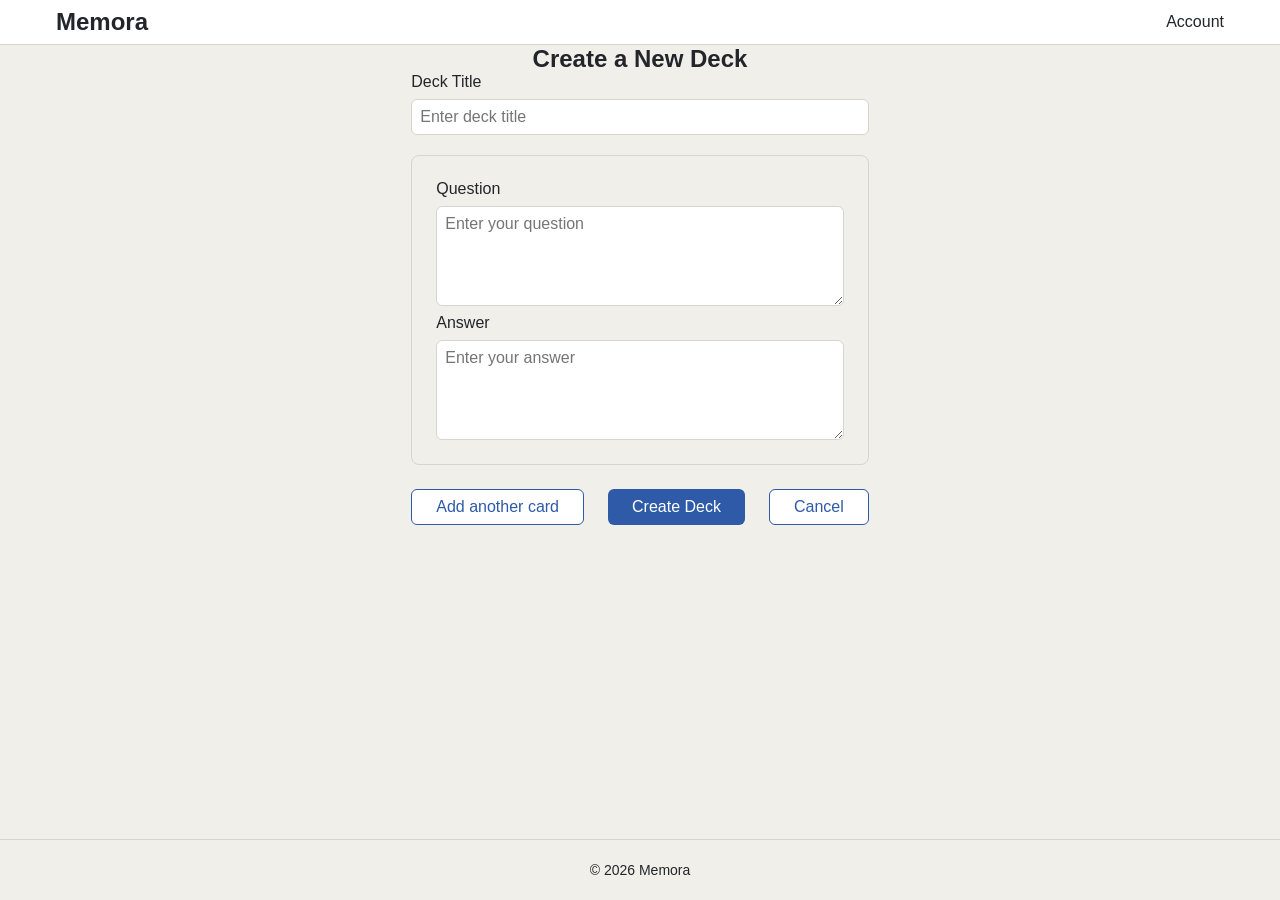
==== create-deck.html @ c34cc32c "Add create deck page" ====
<!DOCTYPE html>
<html lang="en">

<!--head -->
    <head>
        <meta charset="UTF-8">
        <meta name="viewport" content="width=device-width, initial-scale=1.0">
        <title>Memora - Create Deck</title>
        <link rel="stylesheet" href="shared.css">
        <link rel="stylesheet" href="create-deck.css">
        <script src="create-deck.js" defer></script>
    </head>
    
<!--body -->
    <body>
            <header class="nav-bar">
            <a href="index.html" class="nav-bar__logo">Memora</a>
            <a href="#" class="nav-bar__account-link">Account</a>
            </header>

        <main class="page-container">

        <h1 class="create-deck-title">Create a New Deck</h1>
       
<!--forms -->
        <form class="create-deck-form">  
            <div class="form-field">
                <label for="deck-title">Deck Title</label>

                <input 
                type="text" 
                id="deck-title" 
                name="deck-title"
                placeholder="Enter deck title" required> 

            </div>

    <!--the card area -->
    <div id="card-container">
            <div class="card-block">
       
        <!--card question -->
        <div class="form-field">
            <label for="question-1">Question</label>
            <textarea
                id="question-1"
                name="question-1"
                placeholder="Enter your question"
                required
            ></textarea>
        </div>

        <!--card answer -->
        <div class="form-field">
            <label for="answer-1">Answer</label>
            <textarea
                id="answer-1"
                name="answer-1"
                placeholder="Enter your answer"
                required
            ></textarea>
        </div>

    </div>

    <!--buttonss -->
            <div class="button-pair">
                <button type="button" class="btn-secondary" id="add-card">Add another card</button> 
                <button type="submit" class="btn-primary">Create Deck</button>
                <button type="button" class="btn-secondary" id="cancel-deck">Cancel</button> 
            </div>
        </form>
        </main>
    <footer class="footer"><p>© 2026 Memora</p></footer>
    </body>
</html>
---- shared.css ----
/* ==========================================================================
   MEMORA — SHARED STYLESHEET
   Sitewide design system: colors, type, spacing, reset, and reusable
   components. Classes here have no page prefix (e.g. .nav-bar, .btn-primary).
   Page-specific stylesheets (e.g. home.css) layer on top of this file and
   prefix their own classes with the page name (e.g. .home-hero).
   ========================================================================== */


/* --------------------------------------------------------------------------
   1. ROOT VARIABLES
   -------------------------------------------------------------------------- */

:root {
  /* --- Colors --- */
  --primary: #2E5AA8;
  --accent: #D9A441;
  --bg: #F1EFEA;
  --surface: #FFFFFF;
  --text: #22252A;

  /* Derived shades, needed for hover/active/disabled states. Base colors
     above are exact; these are simple darker/lighter steps off them. */
  --primary-hover: #274B8F;   /* primary, one step darker */
  --primary-active: #1F3D73;  /* primary, two steps darker */
  --accent-hover: #C6922F;    /* accent, one step darker */
  --accent-active: #B07F22;   /* accent, two steps darker */

  --tint-blue-faint: #E4EBF6;   /* faint blue tint, secondary button hover */
  --tint-blue-deeper: #C9D7EE;  /* deeper blue tint, secondary button active */

  --border-grey: #D8D5CF;       /* thin border, cards / form fields */
  --border-grey-dark: #ABA8A2;  /* form field border on hover */

  --disabled-bg: #CBCBCB;
  --disabled-text: #8A8A8A;
  --disabled-border: #B0B0B0;

  /* --- Type scale --- */
  --font-size-heading: 24px;
  --font-weight-heading: 700;

  --font-size-body: 16px;
  --font-weight-body: 400;

  --font-size-small: 14px;
  --font-weight-small: 400;

  --font-family: -apple-system, BlinkMacSystemFont, "Segoe UI", Roboto,
    Helvetica, Arial, sans-serif;

  /* --- Spacing, base unit 8px --- */
  --space-unit: 8px;
  --space-tight: 8px;      /* 1x, between closely related items */
  --space-standard: 24px;  /* 3x, between sections or blocks */

  /* Page edge padding: smaller below 768px, larger at 768px and up. */
  --space-edge-mobile: 20px;
  --space-edge-desktop: 56px;

  /* Content width cap: keeps page content from stretching edge to edge on
     wide screens. .page-container centers within this at 768px and up. */
  --content-max-width: 1200px;

  /* Corner radius */
  --radius-sm: 6px;  /* buttons, tabs, form fields */
  --radius-md: 8px;  /* cards, the flashcard, the card block */

  /* --- Motion --- */
  --transition-fast: 0.15s ease;
}


/* --------------------------------------------------------------------------
   2. BASE / RESET
   -------------------------------------------------------------------------- */

* {
  box-sizing: border-box;
}

html {
  height: 100%;
}

body {
  margin: 0;
  min-height: 100%;
  display: flex;
  flex-direction: column;
  background: var(--bg);
  color: var(--text);
  font-family: var(--font-family);
  font-size: var(--font-size-body);
  font-weight: var(--font-weight-body);
}

h1, h2, .heading {
  font-size: var(--font-size-heading);
  font-weight: var(--font-weight-heading);
  color: var(--text);
  margin: 0;
}

small, .text-small {
  font-size: var(--font-size-small);
  font-weight: var(--font-weight-small);
}

img {
  max-width: 100%;
  height: auto;
}

/* Visible focus ring, kept on every element. Never remove this. */
:focus-visible {
  outline: 2px solid var(--primary);
  outline-offset: 2px;
}

/* Respect "reduce motion" OS setting: every transition/animation on the
   site collapses to effectively instant instead of forcing motion on
   people who've asked their device not to. */
@media (prefers-reduced-motion: reduce) {
  *, *::before, *::after {
    animation-duration: 0.01ms !important;
    animation-iteration-count: 1 !important;
    transition-duration: 0.01ms !important;
  }
}


/* --------------------------------------------------------------------------
   3. PAGE CONTAINER (edge padding)
   -------------------------------------------------------------------------- */

.page-container {
  flex: 1 0 auto;
  padding-left: var(--space-edge-mobile);
  padding-right: var(--space-edge-mobile);
}


/* --------------------------------------------------------------------------
   4. COMPONENTS
   -------------------------------------------------------------------------- */

/* --- Nav bar --- */
/* Logged out: Home, Log In / Sign Up — logo only.
   Logged in: My Decks, Create Deck, Study Mode — logo + account link. */
.nav-bar {
  display: flex;
  align-items: center;
  justify-content: space-between;
  background: var(--surface);
  border-bottom: 1px solid var(--border-grey);
  padding: var(--space-tight) var(--space-edge-mobile);
}

.nav-bar__logo {
  font-size: var(--font-size-heading);
  font-weight: var(--font-weight-heading);
  color: var(--text);
  text-decoration: none;
  transition: color var(--transition-fast);
}

.nav-bar__logo:hover {
  color: var(--primary);
}

.nav-bar__logo:active {
  color: var(--primary-active);
}

.nav-bar__account-link {
  font-size: var(--font-size-body);
  font-weight: var(--font-weight-body);
  color: var(--text);
  text-decoration: none;
  transition: color var(--transition-fast);
}

.nav-bar__account-link:hover {
  color: var(--primary);
}

.nav-bar__account-link:active {
  color: var(--primary-active);
}
/* No disabled state: logged-out pages simply omit the account link. */


/* --- Primary button --- */
/* Home (Sign Up), Log In / Sign Up (Log In submit), Create Deck (Save deck) */
.btn-primary {
  display: inline-block;
  background: var(--primary);
  color: #FFFFFF;
  border: none;
  border-radius: var(--radius-sm);
  font-size: var(--font-size-body);
  font-weight: var(--font-weight-body);
  font-family: var(--font-family);
  padding: var(--space-tight) var(--space-standard);
  cursor: pointer;
  text-decoration: none;
  text-align: center;
  transition: background-color var(--transition-fast);
}

.btn-primary:hover {
  background: var(--primary-hover);
}

.btn-primary:active {
  background: var(--primary-active);
}

.btn-primary:disabled {
  background: var(--disabled-bg);
  color: var(--disabled-text);
  cursor: not-allowed;
}


/* --- Secondary button, text only --- */
/* Home (Log In), Create Deck (Add another card), Study Mode (Back to My
   Decks), Log In / Sign Up (Back to Home) */
.btn-secondary {
  display: inline-block;
  background: var(--surface);
  color: var(--primary);
  border: 1px solid var(--primary);
  border-radius: var(--radius-sm);
  font-size: var(--font-size-body);
  font-weight: var(--font-weight-body);
  font-family: var(--font-family);
  padding: var(--space-tight) var(--space-standard);
  cursor: pointer;
  text-decoration: none;
  text-align: center;
  transition: background-color var(--transition-fast);
}

.btn-secondary:hover {
  background: var(--tint-blue-faint);
}

.btn-secondary:active {
  background: var(--tint-blue-deeper);
}

.btn-secondary:disabled {
  border-color: var(--disabled-border);
  color: var(--disabled-text);
  cursor: not-allowed;
}

/* --- Secondary button, icon plus text --- */
/* Study Mode: Mark Reviewed, Mark Not Yet Reviewed, Previous card, Next card */
.btn-secondary-icon {
  display: inline-flex;
  align-items: center;
  gap: var(--space-tight);
  background: var(--surface);
  color: var(--primary);
  border: 1px solid var(--primary);
  border-radius: var(--radius-sm);
  font-size: var(--font-size-body);
  font-weight: var(--font-weight-body);
  font-family: var(--font-family);
  padding: var(--space-tight) var(--space-standard);
  cursor: pointer;
  transition: background-color var(--transition-fast);
}

.btn-secondary-icon svg,
.btn-secondary-icon img {
  width: 16px;
  height: 16px;
}

.btn-secondary-icon:hover {
  background: var(--tint-blue-faint);
}

.btn-secondary-icon:active {
  background: var(--tint-blue-deeper);
}

.btn-secondary-icon:disabled {
  border-color: var(--disabled-border);
  color: var(--disabled-text);
  cursor: not-allowed;
}


/* --- Accent button --- */
/* My Decks (Create new deck) only. One accent button, sitewide. */
.btn-accent {
  display: inline-block;
  background: var(--accent);
  color: var(--text);
  border: none;
  border-radius: var(--radius-sm);
  font-size: var(--font-size-body);
  font-weight: var(--font-weight-body);
  font-family: var(--font-family);
  padding: var(--space-tight) var(--space-standard);
  cursor: pointer;
  text-decoration: none;
  text-align: center;
  transition: background-color var(--transition-fast);
}

.btn-accent:hover {
  background: var(--accent-hover);
}

.btn-accent:active {
  background: var(--accent-active);
}
/* No disabled state: not expected in current wireframes. */


/* --- Tab switcher --- */
/* Log In / Sign Up page. Stays side by side at every screen size. */
.tab-switcher {
  display: flex;
  gap: var(--space-tight);
}

.tab {
  padding: var(--space-tight) var(--space-standard);
  border: 1px solid var(--primary);
  border-radius: var(--radius-sm);
  background: var(--surface);
  color: var(--primary);
  font-size: var(--font-size-body);
  font-weight: var(--font-weight-body);
  font-family: var(--font-family);
  cursor: pointer;
  transition: background-color var(--transition-fast);
}

.tab:hover {
  background: var(--tint-blue-faint);
}

/* Selected tab: filled dark, white text (this is the "active" result of
   clicking a tab). */
.tab.is-selected {
  background: var(--text);
  border-color: var(--text);
  color: #FFFFFF;
}
/* Not applicable: no disabled state for tabs. */


/* --- Deck card --- */
/* My Decks page. Whole box is clickable. */
.deck-card {
  display: block;
  background: var(--surface);
  border: 1px solid var(--border-grey);
  border-radius: var(--radius-md);
  padding: var(--space-standard);
  cursor: pointer;
  box-shadow: none;
  text-decoration: none;
  color: inherit;
  transition: box-shadow var(--transition-fast);
}

.deck-card:hover {
  box-shadow: 0 2px 8px rgba(0, 0, 0, 0.12);
}

.deck-card:active {
  box-shadow: 0 1px 3px rgba(0, 0, 0, 0.08);
}

.deck-card__title {
  font-size: var(--font-size-body);
  font-weight: var(--font-weight-body);
  color: var(--text);
}

.deck-card__progress {
  font-size: var(--font-size-small);
  font-weight: var(--font-weight-small);
  color: var(--text);
}
/* Not used: every deck shown is clickable, so no disabled state. */


/* --- Flashcard --- */
/* Study Mode. Tap or click to flip between question and answer. */
.flashcard {
  position: relative;
  display: block;
  background: var(--surface);
  border-radius: var(--radius-md);
  padding: var(--space-standard);
  text-align: center;
  cursor: pointer;
  box-shadow: 0 1px 4px rgba(0, 0, 0, 0.08);
  transition: box-shadow var(--transition-fast);
}

.flashcard:hover {
  box-shadow: 0 3px 10px rgba(0, 0, 0, 0.14);
}

.flashcard:active {
  box-shadow: 0 1px 4px rgba(0, 0, 0, 0.08);
}

.flashcard__flip-icon {
  position: absolute;
  top: var(--space-tight);
  right: var(--space-tight);
  width: 20px;
  height: 20px;
}

.flashcard__question,
.flashcard__answer {
  font-size: var(--font-size-body);
  font-weight: var(--font-weight-body);
  color: var(--text);
}

/* Flipped state instead of a disabled state. */
.flashcard:not(.is-flipped) .flashcard__answer {
  display: none;
}

.flashcard.is-flipped .flashcard__question {
  display: none;
}


/* --- Form field --- */
/* Log In / Sign Up (Email, Password); Create Deck (Deck title, Question,
   Answer). Each repeating Question/Answer pair gets its own label pair. */
.form-field {
  display: flex;
  flex-direction: column;
  gap: var(--space-tight);
}

.form-field label {
  font-size: var(--font-size-body);
  font-weight: var(--font-weight-body);
  color: var(--text);
}

.form-field input,
.form-field textarea {
  font-size: var(--font-size-body);
  font-weight: var(--font-weight-body);
  font-family: var(--font-family);
  color: var(--text);
  background: var(--surface);
  border: 1px solid var(--border-grey);
  border-radius: var(--radius-sm);
  padding: var(--space-tight);
  transition: border-color var(--transition-fast);
}

.form-field input:hover,
.form-field textarea:hover {
  border-color: var(--border-grey-dark);
}

.form-field input:focus,
.form-field textarea:focus {
  border-color: var(--primary);
}

.form-field input:disabled,
.form-field textarea:disabled {
  background: var(--disabled-bg);
  color: var(--disabled-text);
  cursor: not-allowed;
}

/* Helper text: Create Deck's field helper text, Study Mode's progress
   line (total cards, reviewed, not yet reviewed). */
.helper-text {
  font-size: var(--font-size-small);
  font-weight: var(--font-weight-small);
  color: var(--text);
}

/* Card block: one repeating Question/Answer pair on Create Deck. */
.card-block {
  border: 1px solid var(--border-grey);
  border-radius: var(--radius-md);
  padding: var(--space-standard);
  display: flex;
  flex-direction: column;
  gap: var(--space-tight);
  margin-bottom: var(--space-standard);
}


/* --- Footer --- */
/* All 5 pages. Static text, top border only. */
.footer {
  border-top: 1px solid var(--border-grey);
  padding: var(--space-tight) var(--space-edge-mobile);
  font-size: var(--font-size-small);
  font-weight: var(--font-weight-small);
  color: var(--text);
  text-align: center;
}

.footer a {
  color: var(--text);
  text-decoration: none;
  transition: color var(--transition-fast);
}

.footer a:hover {
  color: var(--primary);
}

.footer a:active {
  color: var(--primary-active);
}
/* Not applicable: footer text is static, no disabled state. */


/* --- Button pair --- */
/* Stacks full width on phone, sits side by side on desktop. Used for:
   Log In / Sign Up (Home), Add another card / Save deck (Create Deck),
   Mark Reviewed / Mark Not Yet Reviewed (Study Mode),
   Previous card / Next card (Study Mode). */
.button-pair {
  display: flex;
  flex-direction: column;
  gap: var(--space-tight);
}

.button-pair > * {
  width: 100%;
}


/* --------------------------------------------------------------------------
   5. BREAKPOINT
   One breakpoint, mobile-first: min-width: 768px
   -------------------------------------------------------------------------- */

@media (min-width: 768px) {
  /* Page content sits in a centered block with empty space on the sides,
     larger edge padding (about 40 to 70px). */
  .page-container {
    max-width: var(--content-max-width);
    margin: 0 auto;
    padding-left: var(--space-edge-desktop);
    padding-right: var(--space-edge-desktop);
  }

  .nav-bar,
  .footer {
    padding-left: var(--space-edge-desktop);
    padding-right: var(--space-edge-desktop);
  }

  /* Button pairs sit side by side, each button its natural width. */
  .button-pair {
    flex-direction: row;
    justify-content: center;
    gap: var(--space-standard);
  }

  .button-pair > * {
    width: auto;
  }

  /* Nav bar, deck cards, and the flashcard keep the same single-column
     shape at both sizes; only their edge padding changes, handled above
     and through .page-container. */
}
---- create-deck.css ----
.create-deck-title {
    text-align: center;
}


.create-deck-form{
    display: flex;
    flex-direction: column;
    gap: 20px;
}


.create-deck-form textarea{
    min-height: 100px;
    resize: vertical;
}
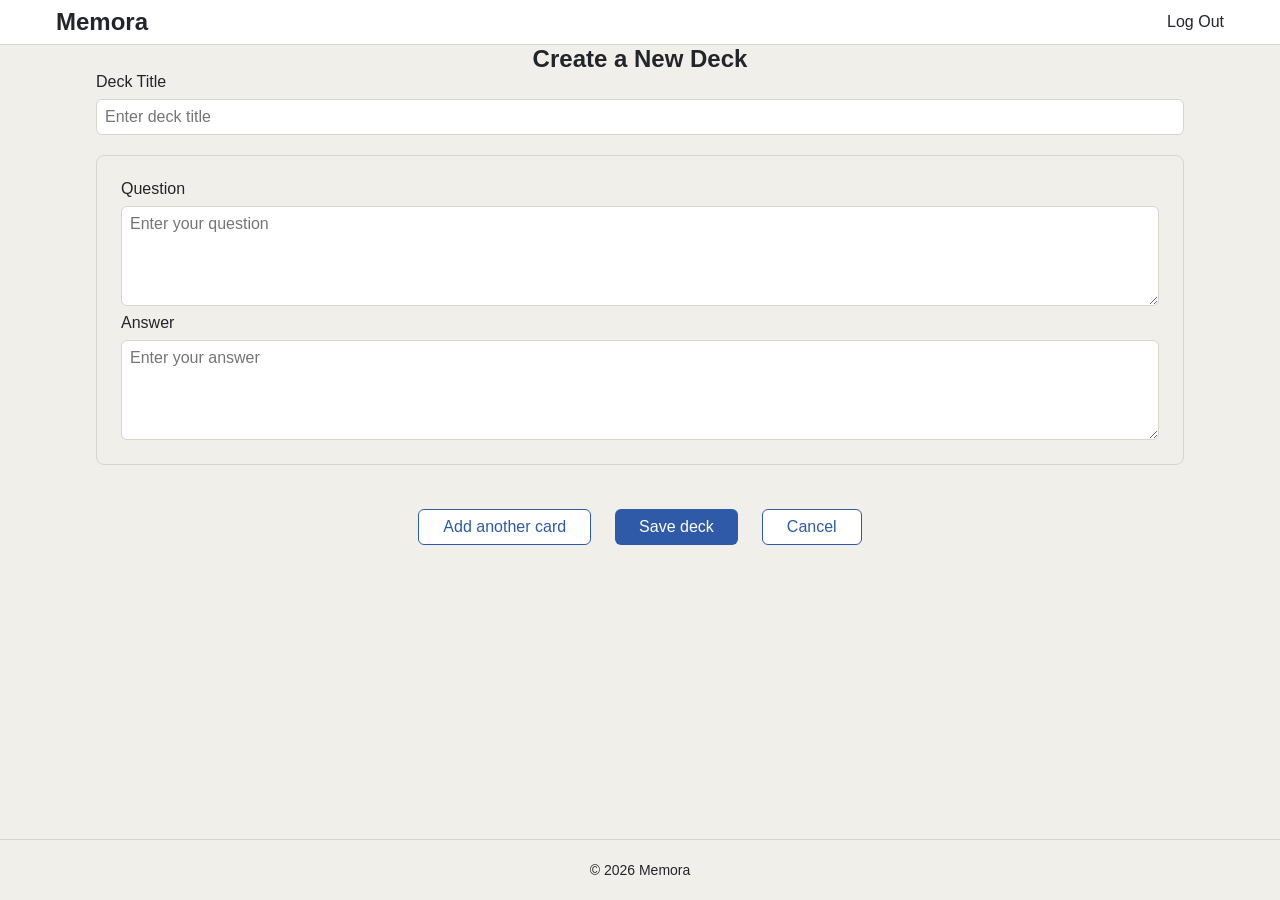
==== commit 15a7c135: "Connect all five pages per the sitemap." ====
--- a/create-deck.html
+++ b/create-deck.html
@@ -14,8 +14,8 @@
 <!--body -->
     <body>
             <header class="nav-bar">
-            <a href="index.html" class="nav-bar__logo">Memora</a>
-            <a href="#" class="nav-bar__account-link">Account</a>
+            <a href="my-decks.html" class="nav-bar__logo">Memora</a>
+            <a href="index.html" class="nav-bar__account-link">Log Out</a>
             </header>
 
         <main class="page-container">
@@ -62,11 +62,12 @@
         </div>
 
     </div>
+    </div>
 
     <!--buttonss -->
             <div class="button-pair">
                 <button type="button" class="btn-secondary" id="add-card">Add another card</button> 
-                <button type="submit" class="btn-primary">Create Deck</button>
+                <button type="submit" class="btn-primary">Save deck</button>
                 <button type="button" class="btn-secondary" id="cancel-deck">Cancel</button> 
             </div>
         </form>
--- a/shared.css
+++ b/shared.css
@@ -25,6 +25,7 @@
   --primary-active: #1F3D73;  /* primary, two steps darker */
   --accent-hover: #C6922F;    /* accent, one step darker */
   --accent-active: #B07F22;   /* accent, two steps darker */
+  --text-muted: #6E7175;      /* text, lighter gray — helper/instructional text under a field */
 
   --tint-blue-faint: #E4EBF6;   /* faint blue tint, secondary button hover */
   --tint-blue-deeper: #C9D7EE;  /* deeper blue tint, secondary button active */
@@ -35,6 +36,8 @@
   --disabled-bg: #CBCBCB;
   --disabled-text: #8A8A8A;
   --disabled-border: #B0B0B0;
+
+  --error: #B3453D;  /* inline validation/error messages, Log In / Sign Up */
 
   /* --- Type scale --- */
   --font-size-heading: 24px;
@@ -457,6 +460,26 @@
   color: var(--text);
 }
 
+/* Marks a field's label as required, e.g. `<label>Email <span
+   class="required-mark">*</span></label>`. */
+.required-mark {
+  color: var(--error);
+}
+
+/* One legend for a form where every field is required (Log In / Sign Up):
+   states the asterisk's meaning once, up top, instead of repeating it on
+   every label. Place as the form's first child, e.g. `<p class=
+   "required-note">Fields with <span class="required-mark">*</span> are
+   required.</p>`. Same color as a field label, not muted: this is the
+   text that explains the labels' own asterisks, so it reads as part of
+   that same group rather than secondary helper text. */
+.required-note {
+  margin: 0;
+  font-size: var(--font-size-small);
+  font-weight: var(--font-weight-small);
+  color: var(--text);
+}
+
 .form-field input,
 .form-field textarea {
   font-size: var(--font-size-body);
@@ -487,12 +510,35 @@
   cursor: not-allowed;
 }
 
-/* Helper text: Create Deck's field helper text, Study Mode's progress
-   line (total cards, reviewed, not yet reviewed). */
-.helper-text {
+/* --- Form error --- */
+/* Log In / Sign Up (validation, duplicate account, login failure).
+   Always present (never `hidden`) and given a minimum height so the
+   space is reserved up front — a message appearing doesn't push the
+   buttons below it further down the page. Sized for two lines: the
+   username rule's message is long enough to wrap, and everything
+   shorter just sits centered inside the same reserved space. */
+.form-error {
+  margin: 0;
+  display: flex;
+  align-items: center;
+  justify-content: center;
+  min-height: 36px;
+  text-align: center;
   font-size: var(--font-size-small);
   font-weight: var(--font-weight-small);
-  color: var(--text);
+  color: var(--error);
+}
+
+/* Helper text: Log In / Sign Up's field guidance, Create Deck's field
+   helper text, Study Mode's progress line (total cards, reviewed, not
+   yet reviewed). Margin reset to 0: as a <p> nested in .form-field's
+   flex column, the browser's default paragraph margin would add extra
+   space on top of .form-field's own `gap`, doubling up the spacing. */
+.helper-text {
+  margin: 0;
+  font-size: var(--font-size-small);
+  font-weight: var(--font-weight-small);
+  color: var(--text-muted);
 }
 
 /* Card block: one repeating Question/Answer pair on Create Deck. */
@@ -559,6 +605,14 @@
   /* Page content sits in a centered block with empty space on the sides,
      larger edge padding (about 40 to 70px). */
   .page-container {
+    /* .page-container is a flex item of body (column direction), so its
+       cross-axis (width) size is "auto" by default. Auto margins on a
+       flex item suppress the usual stretch-to-fill behavior, so without
+       an explicit width this box would shrink-to-fit its content instead
+       of filling up to max-width — on pages whose content width can
+       change (e.g. a validation message getting longer), that made the
+       whole centered column visibly grow and shrink with the content. */
+    width: 100%;
     max-width: var(--content-max-width);
     margin: 0 auto;
     padding-left: var(--space-edge-desktop);
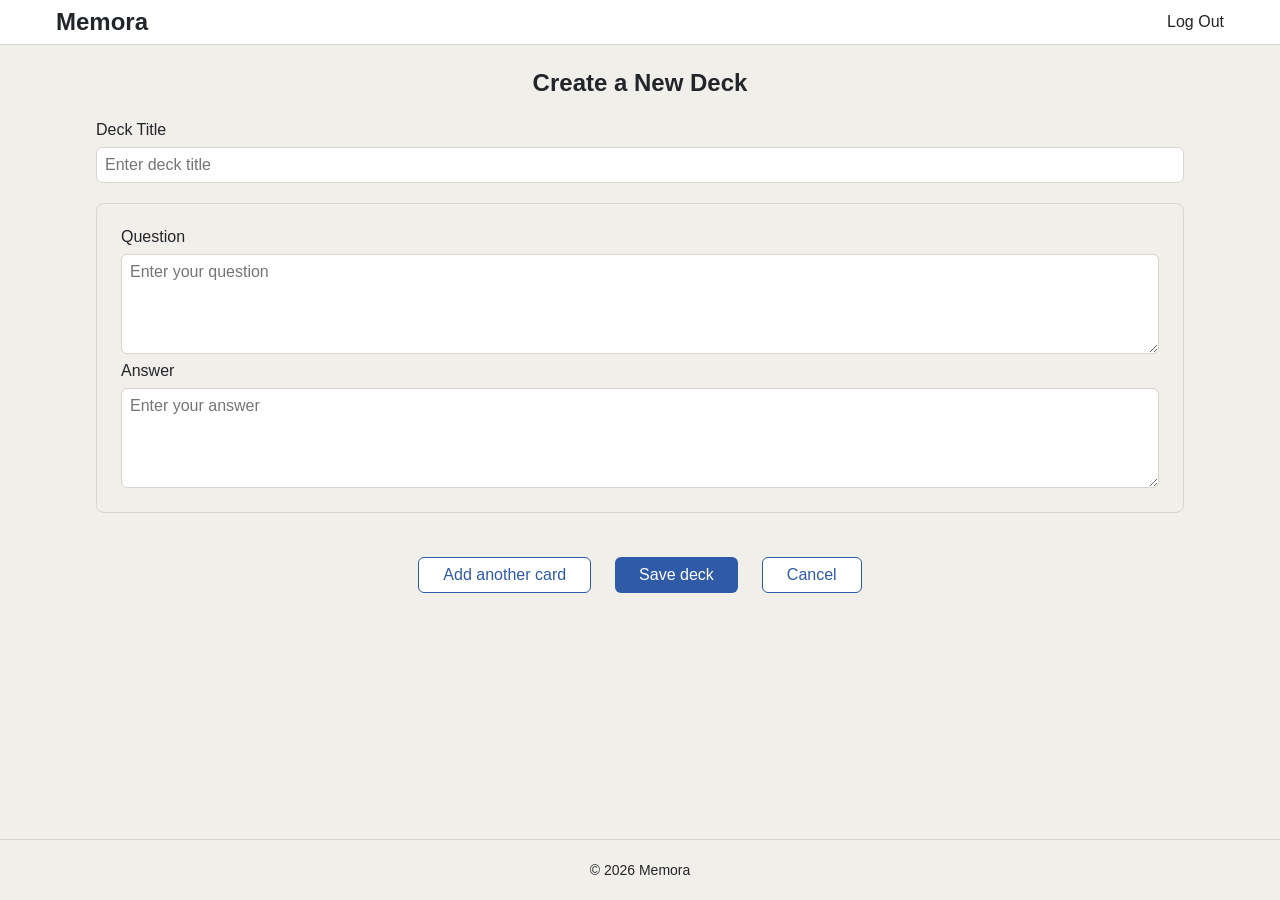
==== commit 0f77087d: "Replace browser validation bubble on Create Deck with inline errors Fixes known issue #3. Empty titl" ====
--- a/create-deck.html
+++ b/create-deck.html
@@ -23,7 +23,7 @@
         <h1 class="create-deck-title">Create a New Deck</h1>
        
 <!--forms -->
-        <form class="create-deck-form">  
+        <form class="create-deck-form" novalidate>
             <div class="form-field">
                 <label for="deck-title">Deck Title</label>
 
@@ -61,6 +61,11 @@
             ></textarea>
         </div>
 
+        <!--remove card (hidden by create-deck.css while this is the only card) -->
+        <button type="button" class="btn-secondary remove-card">
+            Remove Card
+        </button>
+
     </div>
     </div>
 
--- a/create-deck.css
+++ b/create-deck.css
@@ -1,5 +1,9 @@
+/* create-deck.css — styles ONLY for create-deck.html (also the Edit Deck page).
+   Do not edit shared.css from this file. */
+
 .create-deck-title {
     text-align: center;
+    margin: var(--space-standard) 0;
 }
 
 
@@ -7,10 +11,44 @@
     display: flex;
     flex-direction: column;
     gap: 20px;
+    /* Matches the gap above the button row: card block margin (24px) + the
+       gap above (20px), so the row sits evenly between the cards and footer. */
+    padding-bottom: calc(var(--space-standard) + 20px);
 }
 
 
 .create-deck-form textarea{
     min-height: 100px;
     resize: vertical;
-}+}
+
+/* Field flagged by create-deck.js when it is left empty. The hover and focus
+   rules repeat the color so they win over shared.css's .form-field states. */
+.form-field input.is-invalid,
+.form-field textarea.is-invalid,
+.form-field input.is-invalid:hover,
+.form-field textarea.is-invalid:hover,
+.form-field input.is-invalid:focus,
+.form-field textarea.is-invalid:focus{
+    border-color: var(--error);
+}
+
+/* The error line sits under the flagged field, so it is left-aligned and
+   only as tall as its text (shared.css's .form-error is centered and reserves
+   two lines for Log In / Sign Up). */
+.form-field .form-error{
+    min-height: 0;
+    justify-content: flex-start;
+    text-align: left;
+}
+
+/* Remove Card is added by create-deck.js as a direct child of the card block
+   (a flex column), so it would stretch full width. Keep its natural width. */
+.card-block .remove-card{
+    align-self: flex-start;
+}
+
+/* A deck needs at least one card, so a lone card has nothing to remove. */
+.card-block:only-child .remove-card{
+    display: none;
+}
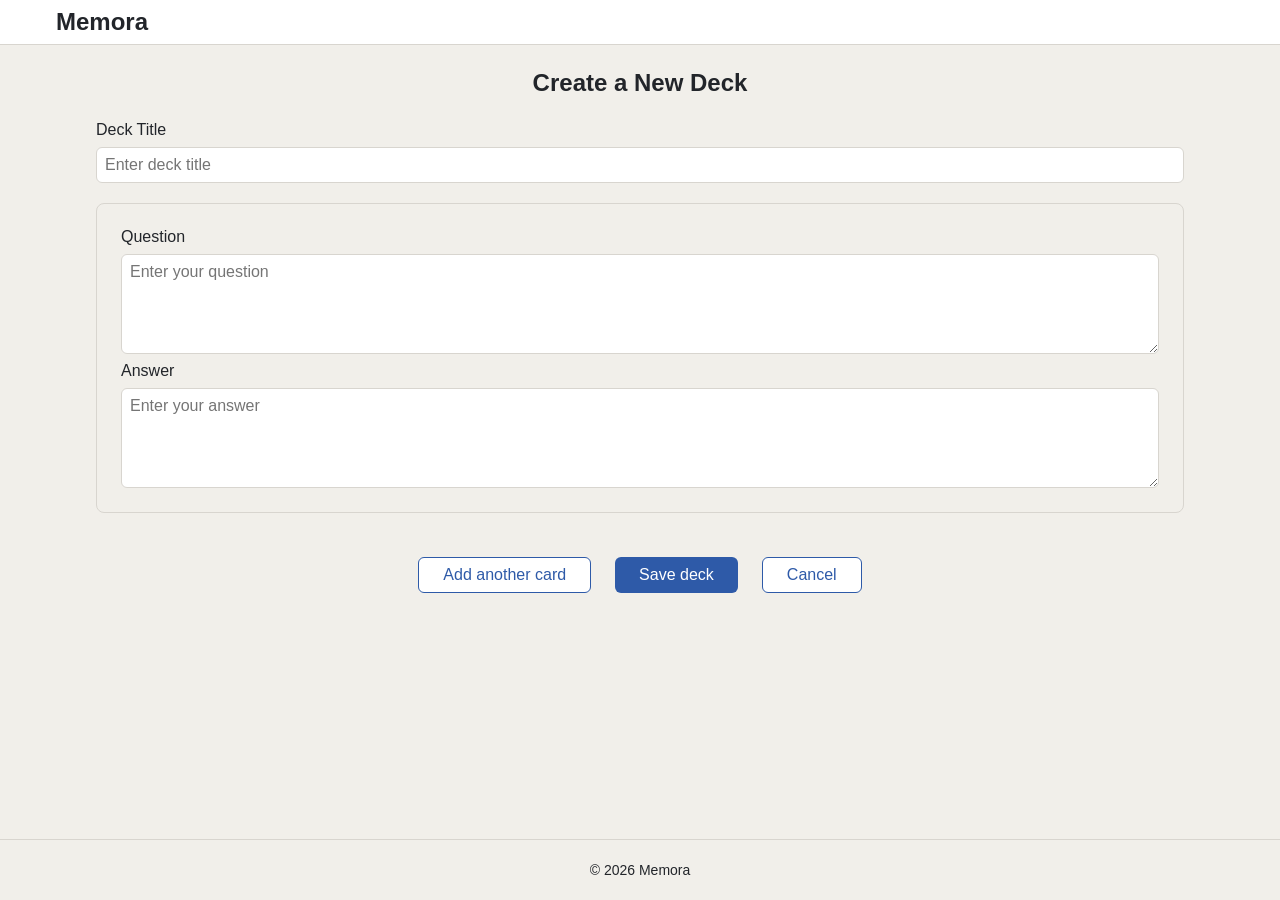
==== commit a1ff5624: "Remove Log Out link from Create Deck nav bar Only My Decks keeps the Log Out link. Update the nav-ba" ====
--- a/create-deck.html
+++ b/create-deck.html
@@ -15,7 +15,6 @@
     <body>
             <header class="nav-bar">
             <a href="my-decks.html" class="nav-bar__logo">Memora</a>
-            <a href="index.html" class="nav-bar__account-link">Log Out</a>
             </header>
 
         <main class="page-container">
--- a/shared.css
+++ b/shared.css
@@ -150,7 +150,8 @@
 
 /* --- Nav bar --- */
 /* Logged out: Home, Log In / Sign Up — logo only.
-   Logged in: My Decks, Create Deck, Study Mode — logo + account link. */
+   Logged in: Create Deck, Study Mode — logo only.
+   Logged in: My Decks — logo + account link (the only page with Log Out). */
 .nav-bar {
   display: flex;
   align-items: center;
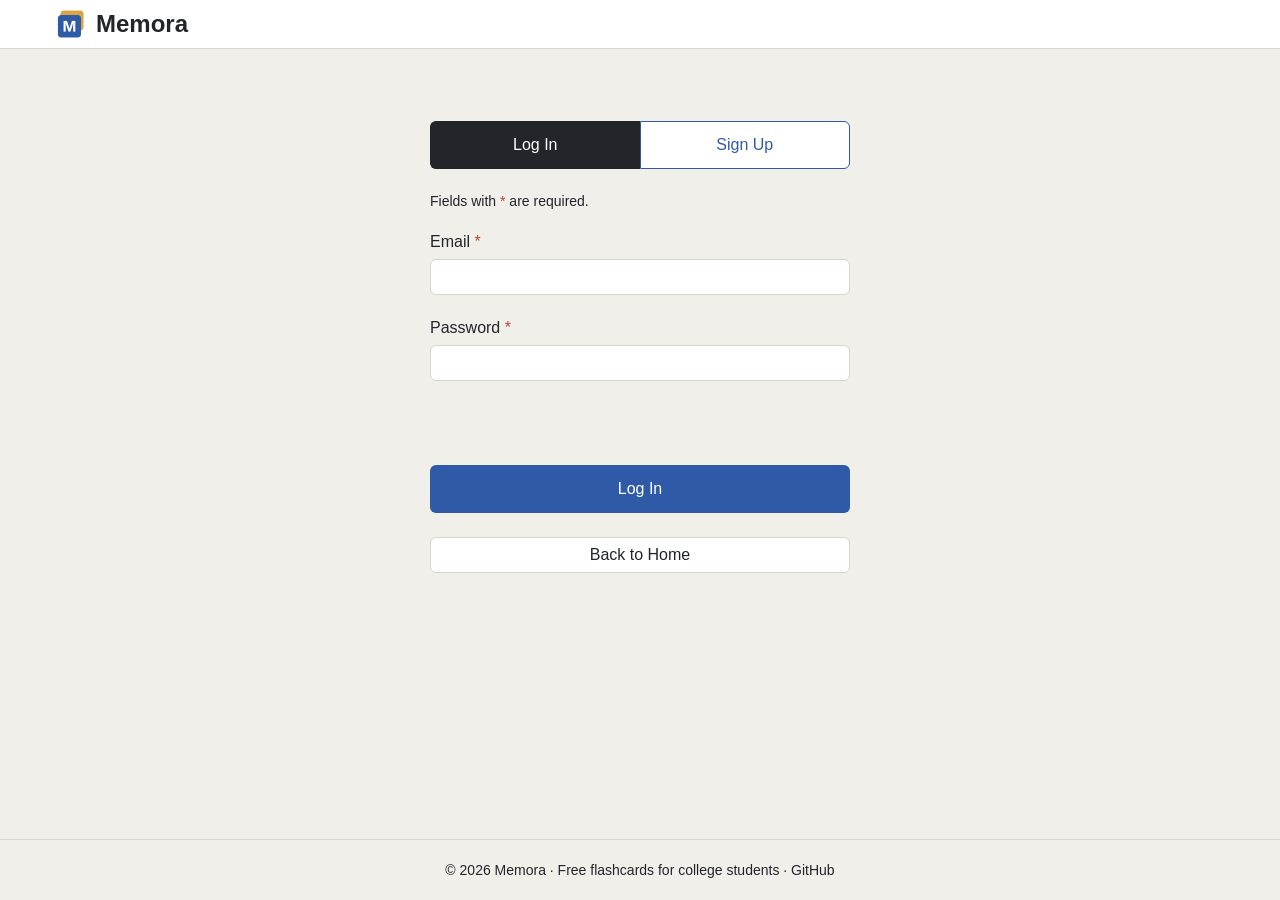
==== commit 40ce6555: "Add demo walkthrough, logo, favicon, and richer footer (#10, #11) - Add DEMO.md with sample sign-up " ====
--- a/create-deck.html
+++ b/create-deck.html
@@ -6,6 +6,7 @@
         <meta charset="UTF-8">
         <meta name="viewport" content="width=device-width, initial-scale=1.0">
         <title>Memora - Create Deck</title>
+        <link rel="icon" type="image/png" href="assets/favicon.png" />
         <link rel="stylesheet" href="shared.css">
         <link rel="stylesheet" href="create-deck.css">
         <script src="create-deck.js" defer></script>
@@ -14,7 +15,7 @@
 <!--body -->
     <body>
             <header class="nav-bar">
-            <a href="my-decks.html" class="nav-bar__logo">Memora</a>
+            <a href="my-decks.html" class="nav-bar__logo"><img class="nav-bar__logo-img" src="assets/logo.png" width="32" height="32" alt="" />Memora</a>
             </header>
 
         <main class="page-container">
@@ -76,6 +77,6 @@
             </div>
         </form>
         </main>
-    <footer class="footer"><p>© 2026 Memora</p></footer>
+    <footer class="footer"><p>&copy; 2026 Memora · Free flashcards for college students · <a href="https://github.com/JoshPhilipPuangco/Memora">GitHub</a></p></footer>
     </body>
 </html>    
--- a/shared.css
+++ b/shared.css
@@ -25,7 +25,7 @@
   --primary-active: #1F3D73;  /* primary, two steps darker */
   --accent-hover: #C6922F;    /* accent, one step darker */
   --accent-active: #B07F22;   /* accent, two steps darker */
-  --text-muted: #6E7175;      /* text, lighter gray — helper/instructional text under a field */
+  --text-muted: #65686C;      /* text, lighter gray — helper/instructional text under a field */
 
   --tint-blue-faint: #E4EBF6;   /* faint blue tint, secondary button hover */
   --tint-blue-deeper: #C9D7EE;  /* deeper blue tint, secondary button active */
@@ -162,11 +162,20 @@
 }
 
 .nav-bar__logo {
+  display: inline-flex;
+  align-items: center;
+  gap: var(--space-tight);
   font-size: var(--font-size-heading);
   font-weight: var(--font-weight-heading);
   color: var(--text);
   text-decoration: none;
   transition: color var(--transition-fast);
+}
+
+/* Logo mark beside the "Memora" text. Decorative: the link text names it. */
+.nav-bar__logo-img {
+  width: 32px;
+  height: 32px;
 }
 
 .nav-bar__logo:hover {
@@ -371,18 +380,19 @@
   border-radius: var(--radius-md);
   padding: var(--space-standard);
   cursor: pointer;
-  box-shadow: none;
+  box-shadow: 0 2px 6px rgba(0, 0, 0, 0.14);
   text-decoration: none;
   color: inherit;
   transition: box-shadow var(--transition-fast);
 }
 
-.deck-card:hover {
-  box-shadow: 0 2px 8px rgba(0, 0, 0, 0.12);
+.deck-card:hover,
+.deck-card:has(:focus-visible) {
+  box-shadow: 0 4px 12px rgba(0, 0, 0, 0.18);
 }
 
 .deck-card:active {
-  box-shadow: 0 1px 3px rgba(0, 0, 0, 0.08);
+  box-shadow: 0 2px 6px rgba(0, 0, 0, 0.14);
 }
 
 .deck-card__title {
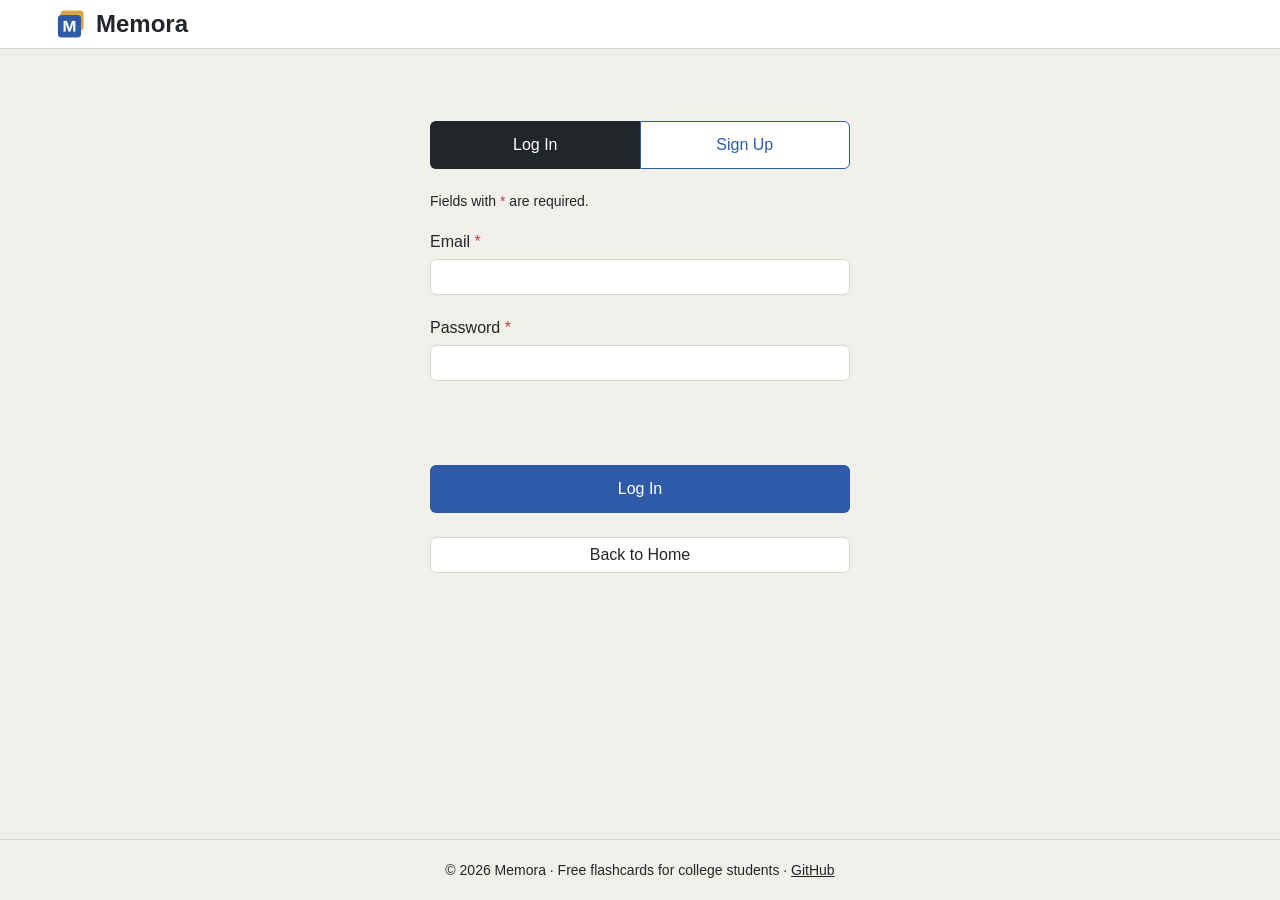
==== commit 7bc76b32: "Move shared JavaScript into shared.js (#12) - Add shared.js with the storage keys, isLoggedIn(), loa" ====
--- a/create-deck.html
+++ b/create-deck.html
@@ -9,6 +9,7 @@
         <link rel="icon" type="image/png" href="assets/favicon.png" />
         <link rel="stylesheet" href="shared.css">
         <link rel="stylesheet" href="create-deck.css">
+        <script src="shared.js" defer></script>
         <script src="create-deck.js" defer></script>
     </head>
     
--- a/shared.css
+++ b/shared.css
@@ -577,7 +577,7 @@
 
 .footer a {
   color: var(--text);
-  text-decoration: none;
+  text-decoration: underline;
   transition: color var(--transition-fast);
 }
 
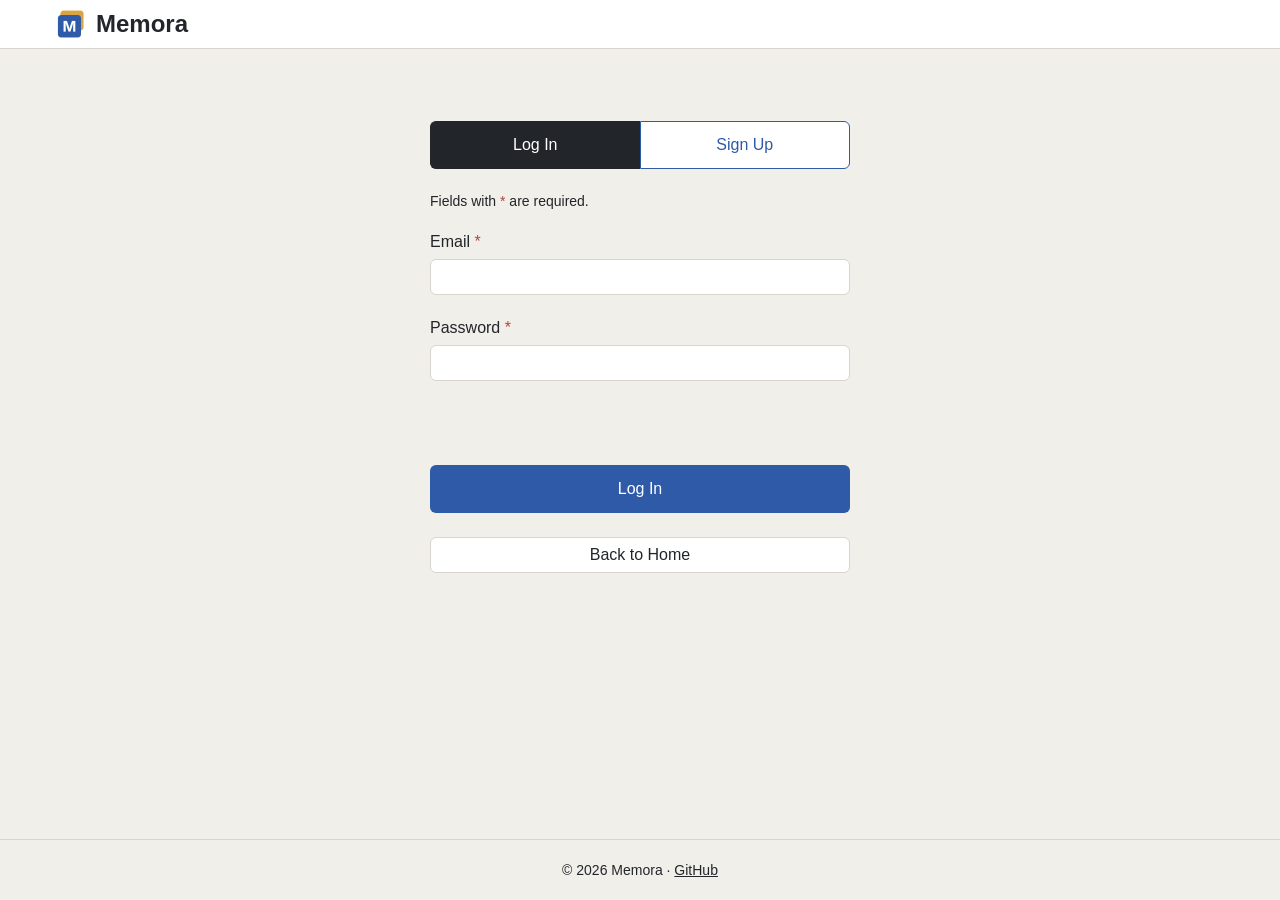
==== commit 7aab8b5e: "Remove footer tagline so the footer fits on one line on phones (#16) Co-Authored-By: Claude Sonnet 5" ====
--- a/create-deck.html
+++ b/create-deck.html
@@ -1,83 +1,68 @@
 <!DOCTYPE html>
 <html lang="en">
+<head>
+  <meta charset="UTF-8" />
+  <meta name="viewport" content="width=device-width, initial-scale=1.0" />
+  <title>Memora - Create Deck</title>
+  <link rel="icon" type="image/png" href="assets/favicon.png" />
+  <link rel="stylesheet" href="shared.css" />
+  <link rel="stylesheet" href="create-deck.css" />
+  <script src="shared.js" defer></script>
+  <script src="create-deck.js" defer></script>
+</head>
+<body>
+  <header class="nav-bar">
+    <a class="nav-bar__logo" href="my-decks.html"><img class="nav-bar__logo-img" src="assets/logo.png" width="32" height="32" alt="" />Memora</a>
+  </header>
 
-<!--head -->
-    <head>
-        <meta charset="UTF-8">
-        <meta name="viewport" content="width=device-width, initial-scale=1.0">
-        <title>Memora - Create Deck</title>
-        <link rel="icon" type="image/png" href="assets/favicon.png" />
-        <link rel="stylesheet" href="shared.css">
-        <link rel="stylesheet" href="create-deck.css">
-        <script src="shared.js" defer></script>
-        <script src="create-deck.js" defer></script>
-    </head>
-    
-<!--body -->
-    <body>
-            <header class="nav-bar">
-            <a href="my-decks.html" class="nav-bar__logo"><img class="nav-bar__logo-img" src="assets/logo.png" width="32" height="32" alt="" />Memora</a>
-            </header>
+  <main class="page-container">
+    <h1 class="create-deck-title">Create a New Deck</h1>
 
-        <main class="page-container">
+    <form class="create-deck-form" novalidate>
+      <div class="form-field">
+        <label for="deck-title">Deck Title</label>
+        <input type="text" id="deck-title" name="deck-title" placeholder="Enter deck title" required />
+      </div>
 
-        <h1 class="create-deck-title">Create a New Deck</h1>
-       
-<!--forms -->
-        <form class="create-deck-form" novalidate>
-            <div class="form-field">
-                <label for="deck-title">Deck Title</label>
-
-                <input 
-                type="text" 
-                id="deck-title" 
-                name="deck-title"
-                placeholder="Enter deck title" required> 
-
-            </div>
-
-    <!--the card area -->
-    <div id="card-container">
-            <div class="card-block">
-       
-        <!--card question -->
-        <div class="form-field">
+      <!-- The card area. create-deck.js adds and removes card blocks here. -->
+      <div id="card-container">
+        <div class="card-block" data-reviewed="false" data-id="">
+          <div class="form-field">
             <label for="question-1">Question</label>
             <textarea
-                id="question-1"
-                name="question-1"
-                placeholder="Enter your question"
-                required
+              id="question-1"
+              name="question-1"
+              placeholder="Enter your question"
+              required
             ></textarea>
-        </div>
+          </div>
 
-        <!--card answer -->
-        <div class="form-field">
+          <div class="form-field">
             <label for="answer-1">Answer</label>
             <textarea
-                id="answer-1"
-                name="answer-1"
-                placeholder="Enter your answer"
-                required
+              id="answer-1"
+              name="answer-1"
+              placeholder="Enter your answer"
+              required
             ></textarea>
+          </div>
+
+          <!-- Hidden by create-deck.css while this is the only card. -->
+          <button type="button" class="btn-secondary remove-card">Remove Card</button>
         </div>
+      </div>
 
-        <!--remove card (hidden by create-deck.css while this is the only card) -->
-        <button type="button" class="btn-secondary remove-card">
-            Remove Card
-        </button>
+      <!-- Buttons -->
+      <div class="button-pair">
+        <button type="button" class="btn-secondary" id="add-card">Add another card</button>
+        <button type="submit" class="btn-primary">Save deck</button>
+        <button type="button" class="btn-secondary" id="cancel-deck">Cancel</button>
+      </div>
+    </form>
+  </main>
 
-    </div>
-    </div>
-
-    <!--buttonss -->
-            <div class="button-pair">
-                <button type="button" class="btn-secondary" id="add-card">Add another card</button> 
-                <button type="submit" class="btn-primary">Save deck</button>
-                <button type="button" class="btn-secondary" id="cancel-deck">Cancel</button> 
-            </div>
-        </form>
-        </main>
-    <footer class="footer"><p>&copy; 2026 Memora · Free flashcards for college students · <a href="https://github.com/JoshPhilipPuangco/Memora">GitHub</a></p></footer>
-    </body>
-</html>    +  <footer class="footer">
+    <p>&copy; 2026 Memora · <a href="https://github.com/JoshPhilipPuangco/Memora">GitHub</a></p>
+  </footer>
+</body>
+</html>
--- a/create-deck.css
+++ b/create-deck.css
@@ -2,24 +2,22 @@
    Do not edit shared.css from this file. */
 
 .create-deck-title {
-    text-align: center;
-    margin: var(--space-standard) 0;
+  text-align: center;
+  margin: var(--space-standard) 0;
 }
 
-
-.create-deck-form{
-    display: flex;
-    flex-direction: column;
-    gap: 20px;
-    /* Matches the gap above the button row: card block margin (24px) + the
-       gap above (20px), so the row sits evenly between the cards and footer. */
-    padding-bottom: calc(var(--space-standard) + 20px);
+.create-deck-form {
+  display: flex;
+  flex-direction: column;
+  gap: 20px;
+  /* Matches the gap above the button row: card block margin (24px) + the
+     gap above (20px), so the row sits evenly between the cards and footer. */
+  padding-bottom: calc(var(--space-standard) + 20px);
 }
 
-
-.create-deck-form textarea{
-    min-height: 100px;
-    resize: vertical;
+.create-deck-form textarea {
+  min-height: 100px;
+  resize: vertical;
 }
 
 /* Field flagged by create-deck.js when it is left empty. The hover and focus
@@ -29,26 +27,26 @@
 .form-field input.is-invalid:hover,
 .form-field textarea.is-invalid:hover,
 .form-field input.is-invalid:focus,
-.form-field textarea.is-invalid:focus{
-    border-color: var(--error);
+.form-field textarea.is-invalid:focus {
+  border-color: var(--error);
 }
 
 /* The error line sits under the flagged field, so it is left-aligned and
    only as tall as its text (shared.css's .form-error is centered and reserves
    two lines for Log In / Sign Up). */
-.form-field .form-error{
-    min-height: 0;
-    justify-content: flex-start;
-    text-align: left;
+.form-field .form-error {
+  min-height: 0;
+  justify-content: flex-start;
+  text-align: left;
 }
 
 /* Remove Card is added by create-deck.js as a direct child of the card block
    (a flex column), so it would stretch full width. Keep its natural width. */
-.card-block .remove-card{
-    align-self: flex-start;
+.card-block .remove-card {
+  align-self: flex-start;
 }
 
 /* A deck needs at least one card, so a lone card has nothing to remove. */
-.card-block:only-child .remove-card{
-    display: none;
+.card-block:only-child .remove-card {
+  display: none;
 }
